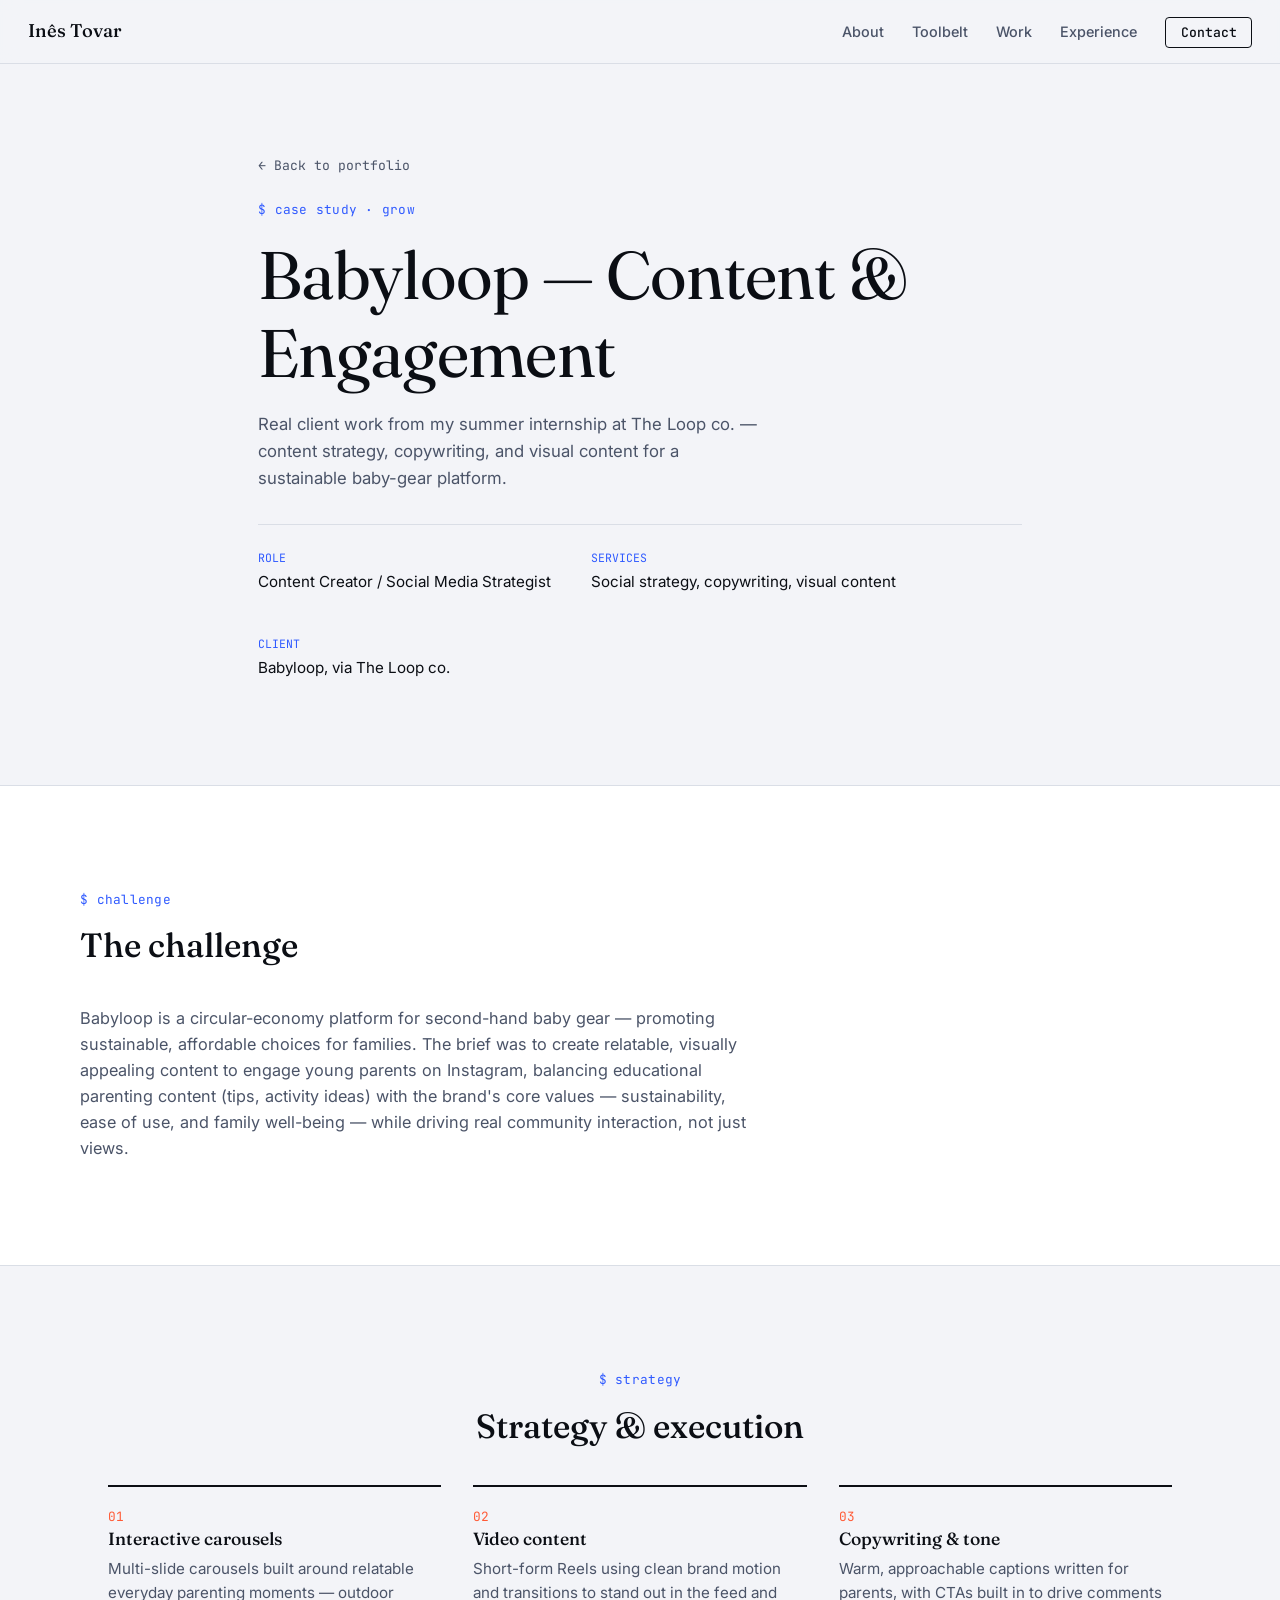
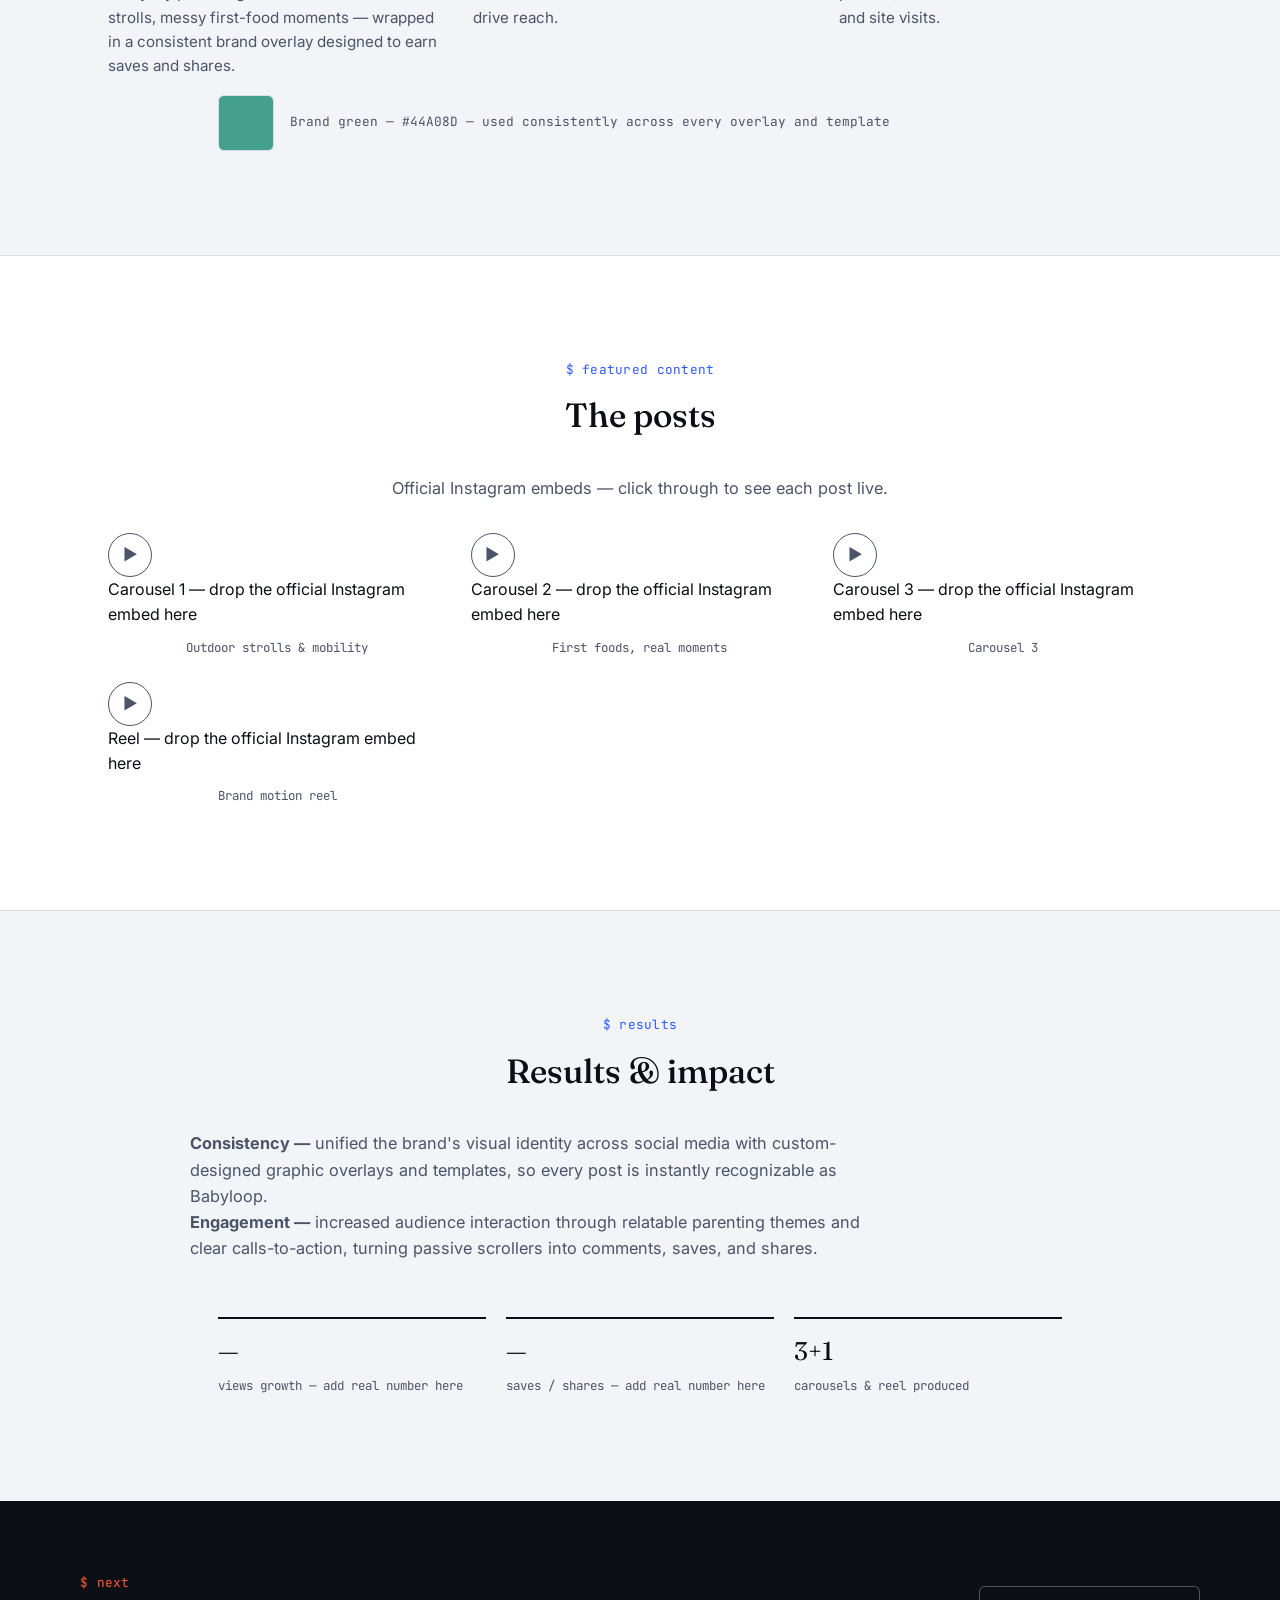
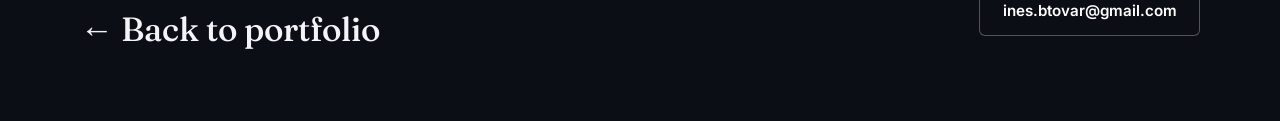
==== babyloop.html @ 6d8abbfa "babyloop redo" ====
<!DOCTYPE html>
<html lang="en">
<head>
  <meta charset="UTF-8" />
  <meta name="viewport" content="width=device-width, initial-scale=1.0" />
  <title>Babyloop — Case Study — Inês Tovar</title>
  <link rel="stylesheet" href="styles.css" />
  <link rel="preconnect" href="https://fonts.googleapis.com">
  <link rel="preconnect" href="https://fonts.gstatic.com" crossorigin>
  <link href="https://fonts.googleapis.com/css2?family=Fraunces:ital,opsz,wght@0,9..144,400;0,9..144,500;0,9..144,600;1,9..144,500&family=Inter:wght@400;500;600;700&family=JetBrains+Mono:wght@400;500;600&display=swap" rel="stylesheet">
</head>
<body>

  <nav class="navbar">
    <a href="index.html#work" class="logo">Inês Tovar</a>
    <ul class="nav-links">
      <li><a href="index.html#about">About</a></li>
      <li><a href="index.html#skills">Toolbelt</a></li>
      <li><a href="index.html#work">Work</a></li>
      <li><a href="index.html#experience">Experience</a></li>
      <li><a href="index.html#contact" class="nav-cta">Contact</a></li>
    </ul>
  </nav>

  <!-- Hero -->
  <section class="section cs-hero">
    <a href="index.html#work" class="cs-back">← Back to portfolio</a>
    <p class="eyebrow">$ case study · grow</p>
    <h1>Babyloop — Content &amp; Engagement</h1>
    <p class="hero-sub">Real client work from my summer internship at The Loop co. — content
      strategy, copywriting, and visual content for a sustainable baby-gear platform.</p>

    <div class="cs-meta">
      <div><span class="cs-meta-label">Role</span><span>Content Creator / Social Media Strategist</span></div>
      <div><span class="cs-meta-label">Services</span><span>Social strategy, copywriting, visual content</span></div>
      <div><span class="cs-meta-label">Client</span><span>Babyloop, via The Loop co.</span></div>
    </div>
  </section>

  <!-- Challenge -->
  <section class="section alt">
    <div class="cs-block">
      <p class="eyebrow">$ challenge</p>
      <h2 class="cs-h2">The challenge</h2>
      <p class="cs-text">Babyloop is a circular-economy platform for second-hand baby gear —
        promoting sustainable, affordable choices for families. The brief was to create relatable,
        visually appealing content to engage young parents on Instagram, balancing educational
        parenting content (tips, activity ideas) with the brand's core values — sustainability,
        ease of use, and family well-being — while driving real community interaction, not just views.</p>
    </div>
  </section>

  <!-- Strategy -->
  <section class="section">
    <p class="eyebrow center">$ strategy</p>
    <h2>Strategy & execution</h2>
    <div class="toolbelt">
      <div class="tool-col reveal">
        <span class="tool-index">01</span>
        <h3>Interactive carousels</h3>
        <p class="tool-desc">Multi-slide carousels built around relatable everyday parenting moments — outdoor strolls, messy first-food moments — wrapped in a consistent brand overlay designed to earn saves and shares.</p>
      </div>
      <div class="tool-col reveal">
        <span class="tool-index">02</span>
        <h3>Video content</h3>
        <p class="tool-desc">Short-form Reels using clean brand motion and transitions to stand out in the feed and drive reach.</p>
      </div>
      <div class="tool-col reveal">
        <span class="tool-index">03</span>
        <h3>Copywriting & tone</h3>
        <p class="tool-desc">Warm, approachable captions written for parents, with CTAs built in to drive comments and site visits.</p>
      </div>
    </div>
    <div class="cs-swatch-row reveal">
      <div class="cs-swatch" style="background:#44A08D;"></div>
      <span class="cs-swatch-label">Brand green — #44A08D — used consistently across every overlay and template</span>
    </div>
  </section>

  <!-- Featured Content -->
  <section class="section alt">
    <p class="eyebrow center">$ featured content</p>
    <h2>The posts</h2>
    <p class="cs-text cs-center">Official Instagram embeds — click through to see each post live.</p>
    <div class="cs-grid-2 reveal">
      <figure class="cs-figure">
        <div class="slot-inner">
          <div class="slot-play">▶</div>
          <p class="slot-note">Carousel 1 — drop the official Instagram embed here</p>
        </div>
        <figcaption>Outdoor strolls & mobility</figcaption>
      </figure>
      <figure class="cs-figure">
        <div class="slot-inner">
          <div class="slot-play">▶</div>
          <p class="slot-note">Carousel 2 — drop the official Instagram embed here</p>
        </div>
        <figcaption>First foods, real moments</figcaption>
      </figure>
      <figure class="cs-figure">
        <div class="slot-inner">
          <div class="slot-play">▶</div>
          <p class="slot-note">Carousel 3 — drop the official Instagram embed here</p>
        </div>
        <figcaption>Carousel 3</figcaption>
      </figure>
      <figure class="cs-figure">
        <div class="slot-inner">
          <div class="slot-play">▶</div>
          <p class="slot-note">Reel — drop the official Instagram embed here</p>
        </div>
        <figcaption>Brand motion reel</figcaption>
      </figure>
    </div>
  </section>

  <!-- Results -->
  <section class="section">
    <p class="eyebrow center">$ results</p>
    <h2>Results & impact</h2>
    <div class="cs-block">
      <p class="cs-text"><strong>Consistency —</strong> unified the brand's visual identity across
        social media with custom-designed graphic overlays and templates, so every post is
        instantly recognizable as Babyloop.</p>
      <p class="cs-text"><strong>Engagement —</strong> increased audience interaction through
        relatable parenting themes and clear calls-to-action, turning passive scrollers into
        comments, saves, and shares.</p>
    </div>
    <div class="cs-kpi-grid reveal">
      <div class="cs-kpi"><span class="cs-kpi-value">—</span><span class="cs-kpi-label">views growth — add real number here</span></div>
      <div class="cs-kpi"><span class="cs-kpi-value">—</span><span class="cs-kpi-label">saves / shares — add real number here</span></div>
      <div class="cs-kpi"><span class="cs-kpi-value">3+1</span><span class="cs-kpi-label">carousels & reel produced</span></div>
    </div>
  </section>

  <footer id="contact">
    <div class="footer-inner">
      <div class="footer-cta">
        <p class="eyebrow">$ next</p>
        <h2><a href="index.html#work" class="cs-footer-link">← Back to portfolio</a></h2>
      </div>
      <div class="footer-links">
        <a href="mailto:ines.btovar@gmail.com" class="btn btn-primary btn-light">ines.btovar@gmail.com</a>
      </div>
    </div>
  </footer>

  <script src="script.js"></script>
</body>
</html>
---- styles.css ----
/* ---------- Reset ---------- */
* { margin: 0; padding: 0; box-sizing: border-box; }
html { scroll-behavior: smooth; font-size: 16px; }

/* ---------- Tokens ---------- */
:root {
  --bg: #F3F4F8;
  --bg-alt: #FFFFFF;
  --ink: #0B0E14;
  --ink-soft: #4B5468;
  --accent: #2F5AFF;
  --accent-warm: #FF5A36;
  --line: #DADEE6;
  --font-display: "Fraunces", serif;
  --font-body: "Inter", -apple-system, "Segoe UI", sans-serif;
  --font-mono: "JetBrains Mono", ui-monospace, monospace;
}

@media (prefers-reduced-motion: reduce) {
  * { animation: none !important; transition: none !important; scroll-behavior: auto !important; }
}

body {
  font-family: var(--font-body);
  line-height: 1.6;
  color: var(--ink);
  background: var(--bg);
}

/* ---------- Typography ---------- */
h1, h2, h3 { font-family: var(--font-display); font-weight: 500; color: var(--ink); line-height: 1.15; }
h1 { font-size: clamp(2.4rem, 5.5vw, 4.2rem); font-weight: 400; margin-bottom: 1.25rem; letter-spacing: -0.01em; }
h1 em { font-style: italic; color: var(--accent); }
h2 { font-size: clamp(1.6rem, 3vw, 2.1rem); margin-bottom: 2.5rem; text-align: center; }
h3 { font-size: 1.1rem; margin-bottom: 0.5rem; }
p, li { font-size: 1rem; }

.eyebrow {
  font-family: var(--font-mono);
  font-size: 0.8rem;
  color: var(--accent);
  text-transform: lowercase;
  letter-spacing: 0.02em;
  margin-bottom: 1rem;
}
.eyebrow.center { text-align: center; }

/* ---------- Layout ---------- */
.section { padding: 6.5rem 1.75rem; max-width: 1120px; margin: 0 auto; }
.section.alt { max-width: 100%; background: var(--bg-alt); border-top: 1px solid var(--line); border-bottom: 1px solid var(--line); }
.section.alt > * { max-width: 1120px; margin-left: auto; margin-right: auto; }
.section.alt .projects-grid { max-width: 1120px; margin: 0 auto; }

/* ---------- Reveal on scroll ---------- */
.reveal { opacity: 0; transform: translateY(16px); transition: opacity 0.6s ease, transform 0.6s ease; }
.reveal.in-view { opacity: 1; transform: translateY(0); }

/* ---------- Navbar ---------- */
.navbar {
  position: fixed; top: 0; width: 100%;
  background: rgba(243, 244, 248, 0.85);
  backdrop-filter: blur(10px);
  display: flex; justify-content: space-between; align-items: center;
  padding: 1rem 1.75rem; z-index: 1000;
  border-bottom: 1px solid var(--line);
}
.navbar .logo { font-family: var(--font-display); font-size: 1.15rem; color: var(--ink); text-decoration: none; }
.navbar .nav-links { display: flex; list-style: none; gap: 1.75rem; align-items: center; }
.navbar a { color: var(--ink-soft); text-decoration: none; font-size: 0.9rem; font-weight: 500; transition: color 0.2s; position: relative; padding-bottom: 2px; }
.navbar a:hover, .navbar a.active { color: var(--ink); }
.navbar a.active::after {
  content: ""; position: absolute; left: 0; right: 0; bottom: -4px; height: 2px; background: var(--accent);
}
.navbar a.nav-cta {
  font-family: var(--font-mono); font-size: 0.82rem; color: var(--ink);
  border: 1px solid var(--ink); padding: 0.4rem 0.9rem; border-radius: 4px;
}
.navbar a.nav-cta:hover { background: var(--ink); color: var(--bg); }
.nav-toggle { display: none; flex-direction: column; gap: 4px; background: none; border: none; cursor: pointer; }
.nav-toggle span { width: 22px; height: 2px; background: var(--ink); }

/* ---------- Hero ---------- */
.hero { padding-top: 9.5rem; }
.hero-grid { display: grid; grid-template-columns: 1.3fr 0.7fr; gap: 3rem; align-items: center; }
.hero-sub { max-width: 46ch; color: var(--ink-soft); margin-bottom: 1.75rem; font-size: 1.05rem; }
.hero-actions { display: flex; gap: 0.9rem; margin-bottom: 1.75rem; flex-wrap: wrap; }
.hero-tags { display: flex; gap: 0.6rem; flex-wrap: wrap; }

.pill {
  font-family: var(--font-mono); font-size: 0.78rem; color: var(--ink-soft);
  border: 1px solid var(--line); padding: 0.3rem 0.7rem; border-radius: 20px;
  text-decoration: none; transition: 0.2s;
}
.pill:hover { border-color: var(--accent); color: var(--accent); }

.framed { position: relative; }
.framed::before {
  content: ""; position: absolute; top: -8px; left: -8px; width: 22px; height: 22px;
  border-top: 2px solid var(--accent); border-left: 2px solid var(--accent);
}
.framed::after {
  content: ""; position: absolute; bottom: -8px; right: -8px; width: 22px; height: 22px;
  border-bottom: 2px solid var(--accent); border-right: 2px solid var(--accent);
}
.hero-frame .framed img { width: 100%; aspect-ratio: 1/1; object-fit: cover; display: block; }

/* ---------- Buttons ---------- */
.btn {
  display: inline-block; font-family: var(--font-body); font-weight: 600; font-size: 0.95rem;
  padding: 0.75rem 1.4rem; border-radius: 6px; text-decoration: none; transition: 0.2s;
}
.btn-primary { background: var(--ink); color: var(--bg); }
.btn-primary:hover { background: var(--accent); }
.btn-primary.btn-light { background: var(--ink); }
.btn-ghost { border: 1px solid var(--ink); color: var(--ink); }
.btn-ghost:hover { border-color: var(--accent); color: var(--accent); }

/* ---------- Toolbelt ---------- */
.toolbelt-intro { max-width: 52ch; margin: -1.25rem auto 2.5rem; text-align: center; color: var(--ink-soft); font-size: 0.98rem; }
.toolbelt { display: grid; grid-template-columns: repeat(auto-fit, minmax(240px, 1fr)); gap: 2rem; }
.tool-col { border-top: 2px solid var(--ink); padding-top: 1rem; }
.tool-index { font-family: var(--font-mono); font-size: 0.8rem; color: var(--accent-warm); }
.tool-desc { color: var(--ink-soft); font-size: 0.95rem; }

/* ---------- Projects ---------- */
.projects-grid { display: grid; grid-template-columns: repeat(auto-fit, minmax(300px, 1fr)); gap: 1.75rem; padding: 0 1.75rem; }
.project-card {
  display: block; text-decoration: none; color: inherit; background: var(--bg);
  border: 1px solid var(--line); border-radius: 4px; overflow: hidden; padding: 1.25rem;
  transition: transform 0.25s ease, box-shadow 0.25s ease;
}
.project-card:hover { transform: translateY(-4px); box-shadow: 0 14px 30px rgba(11,14,20,0.10); }
.project-card--concept { cursor: default; }

.project-pillar {
  font-family: var(--font-mono); font-size: 0.72rem; text-transform: uppercase;
  letter-spacing: 0.06em; color: var(--accent); display: block; margin-bottom: 0.75rem;
}

.project-image { position: relative; overflow: hidden; height: 190px; background: #E8EBF3; margin-bottom: 1rem; }
.project-image img { width: 100%; height: 100%; object-fit: cover; display: block; transition: transform 0.35s ease; }
.project-card:hover .project-image img { transform: scale(1.04); }
.project-overlay {
  position: absolute; inset: 0; background: rgba(11,14,20,0.78);
  display: flex; align-items: center; justify-content: center; opacity: 0; transition: opacity 0.3s ease;
}
.project-card:hover .project-overlay { opacity: 1; }
.project-visit { color: #fff; font-family: var(--font-mono); font-size: 0.85rem; }

.concept-label {
  display: inline-block; background: #EAEFFF; color: var(--accent);
  font-family: var(--font-mono); font-size: 0.68rem; text-transform: uppercase;
  padding: 0.2rem 0.55rem; border-radius: 20px; margin-bottom: 0.5rem;
}

.project-info h3 { margin-bottom: 0.4rem; }
.project-info p { font-size: 0.92rem; color: var(--ink-soft); margin-bottom: 0.9rem; }
.project-tags { display: flex; flex-wrap: wrap; gap: 0.4rem; }
.tag {
  font-family: var(--font-mono); background: var(--bg-alt); border: 1px solid var(--line);
  color: var(--ink-soft); font-size: 0.72rem; padding: 0.22rem 0.55rem; border-radius: 20px;
}
.section.alt .tag { background: var(--bg); }

/* ---------- Experience ---------- */
.exp-grid { display: grid; grid-template-columns: 1.4fr 1fr; gap: 2.5rem; align-items: start; }
.timeline { list-style: none; }
.timeline li {
  border-left: 2px solid var(--line); padding: 0 0 1.1rem 1.1rem; position: relative; font-size: 0.98rem;
}
.timeline li strong { display: block; color: var(--ink); }
.t-date { display: block; font-family: var(--font-mono); font-size: 0.75rem; color: var(--accent); margin-bottom: 0.15rem; }

.edu-card { background: var(--bg-alt); border: 1px solid var(--line); border-radius: 4px; padding: 1.5rem; }
.edu-card ul { list-style: none; }
.edu-card li { margin-bottom: 1.1rem; }
.edu-card li:last-child { margin-bottom: 0; }
.edu-card li strong { display: block; font-size: 0.98rem; }
.edu-card li span { display: block; font-size: 0.85rem; color: var(--ink-soft); }

/* ---------- Footer ---------- */
footer#contact { background: var(--ink); color: var(--bg); padding: 4.5rem 1.75rem; }
.footer-inner { max-width: 1120px; margin: 0 auto; display: flex; justify-content: space-between; align-items: center; flex-wrap: wrap; gap: 2rem; }
.footer-cta .eyebrow { color: var(--accent-warm); }
.footer-cta h2 { text-align: left; color: var(--bg); margin-bottom: 0; }
.footer-links { display: flex; align-items: center; gap: 1.5rem; flex-wrap: wrap; }
.footer-phone { font-family: var(--font-mono); font-size: 0.9rem; color: rgba(243,244,248,0.75); }
.btn-primary.btn-light { color: #fff; border: 1px solid rgba(243,244,248,0.3); }
.btn-primary.btn-light:hover { background: var(--accent); border-color: var(--accent); }

.btn-linkedin {
  display: inline-flex; align-items: center; gap: 0.5rem; background: var(--accent);
  color: #fff; padding: 0.65rem 1.2rem; border-radius: 6px; font-size: 0.9rem; font-weight: 600;
  text-decoration: none; transition: background 0.3s ease;
}
.btn-linkedin:hover { background: var(--accent-warm); }
.btn-linkedin .icon { width: 15px; height: 15px; }

/* ---------- Responsive ---------- */
@media (max-width: 860px) {
  .hero-grid { grid-template-columns: 1fr; }
  .hero-frame { max-width: 220px; }
  .exp-grid { grid-template-columns: 1fr; }
}
@media (max-width: 720px) {
  .nav-toggle { display: flex; }
  .nav-links {
    position: fixed; top: 60px; right: 0; height: calc(100vh - 60px); width: 240px;
    background: var(--bg-alt); flex-direction: column; align-items: flex-start; padding: 2rem 1.5rem;
    transform: translateX(100%); transition: transform 0.3s ease; border-left: 1px solid var(--line);
  }
  .nav-links.open { transform: translateX(0); }
}

/* Visible keyboard focus */
a:focus-visible, button:focus-visible {
  outline: 2px solid var(--accent); outline-offset: 2px;
}

/* ---------- Case Study ---------- */
.cs-hero { padding-top: 9.5rem; max-width: 820px; }
.cs-back {
  display: inline-block; font-family: var(--font-mono); font-size: 0.82rem;
  color: var(--ink-soft); text-decoration: none; margin-bottom: 1.5rem; transition: color 0.2s;
}
.cs-back:hover { color: var(--accent); }

.cs-meta { display: flex; gap: 2.5rem; flex-wrap: wrap; margin-top: 2rem; padding-top: 1.5rem; border-top: 1px solid var(--line); }
.cs-meta div { display: flex; flex-direction: column; gap: 0.2rem; }
.cs-meta-label { font-family: var(--font-mono); font-size: 0.72rem; text-transform: uppercase; color: var(--accent); }
.cs-meta span:last-child { font-size: 0.95rem; }

.cs-h2 { text-align: left; }
.cs-h3 { font-size: 1.15rem; margin-bottom: 0.6rem; }
.cs-text { max-width: 68ch; color: var(--ink-soft); font-size: 1.02rem; }
.cs-center { margin: 0 auto 2rem; text-align: center; }
.cs-block { max-width: 900px; margin: 0 auto 3.5rem; }
.cs-block:last-child { margin-bottom: 0; }

.cs-grid-2, .cs-grid-3 { display: grid; gap: 1.5rem; padding: 0 1.75rem; max-width: 1120px; margin: 0 auto; }
.cs-grid-2 { grid-template-columns: repeat(auto-fit, minmax(280px, 1fr)); }
.cs-grid-3 { grid-template-columns: repeat(auto-fit, minmax(260px, 1fr)); }
.cs-block .cs-grid-2 { padding: 0; }

.cs-figure { margin: 0; }
.cs-figure img, .cs-video { width: 100%; display: block; border: 1px solid var(--line); border-radius: 4px; background: var(--bg-alt); }
.cs-video-figure { max-width: 640px; margin: 0 auto; padding: 0 1.75rem; }
.cs-figure figcaption {
  font-family: var(--font-mono); font-size: 0.78rem; color: var(--ink-soft);
  margin-top: 0.6rem; text-align: center;
}
.cs-footer-link { color: inherit; text-decoration: none; }
.cs-footer-link:hover { color: var(--accent-warm); }

.cs-video-slot {
  max-width: 640px; margin: 0 auto; padding: 0 1.75rem;
}
.cs-video-slot .slot-inner {
  border: 1.5px dashed var(--line); border-radius: 6px; background: var(--bg-alt);
  aspect-ratio: 16/9; display: flex; flex-direction: column; align-items: center; justify-content: center;
  gap: 0.75rem; text-align: center; padding: 1.5rem;
}
.slot-play {
  width: 44px; height: 44px; border-radius: 50%; border: 1.5px solid var(--ink-soft);
  display: flex; align-items: center; justify-content: center; color: var(--ink-soft);
}
.cs-video-slot .slot-note { font-family: var(--font-mono); font-size: 0.8rem; color: var(--ink-soft); max-width: 30ch; }
.cs-video-slot .slot-path { color: var(--accent); }

.cs-table { width: 100%; border-collapse: collapse; font-size: 0.92rem; }
.cs-table th, .cs-table td { text-align: left; padding: 0.65rem 0.9rem; border-bottom: 1px solid var(--line); }
.cs-table th { font-family: var(--font-mono); font-size: 0.72rem; text-transform: uppercase; color: var(--accent); font-weight: 500; }
.cs-table td.cs-week { font-family: var(--font-mono); font-size: 0.8rem; color: var(--ink-soft); white-space: nowrap; }
.cs-table-wrap { max-width: 900px; margin: 0 auto; overflow-x: auto; padding: 0 1.75rem; }

.cs-quote { max-width: 640px; margin: 1.5rem auto; padding: 1.1rem 1.4rem; background: var(--bg-alt); border-left: 3px solid var(--accent); border-radius: 4px; font-size: 0.95rem; }
.cs-quote strong { display: block; font-family: var(--font-mono); font-size: 0.72rem; color: var(--accent-warm); margin-bottom: 0.4rem; text-transform: uppercase; }

.cs-kpi-grid { display: grid; grid-template-columns: repeat(auto-fit, minmax(180px, 1fr)); gap: 1.25rem; max-width: 900px; margin: 0 auto; padding: 0 1.75rem; }
.cs-kpi { border-top: 2px solid var(--ink); padding-top: 0.75rem; }
.cs-kpi-value { display: block; font-family: var(--font-display); font-size: 1.6rem; color: var(--ink); }
.cs-kpi-label { font-family: var(--font-mono); font-size: 0.78rem; color: var(--ink-soft); }

.cs-swatch-row { display: flex; gap: 1rem; align-items: center; flex-wrap: wrap; max-width: 900px; margin: 1rem auto 0; padding: 0 1.75rem; }
.cs-swatch { width: 56px; height: 56px; border-radius: 6px; border: 1px solid var(--line); flex-shrink: 0; }
.cs-swatch-label { font-family: var(--font-mono); font-size: 0.8rem; color: var(--ink-soft); }
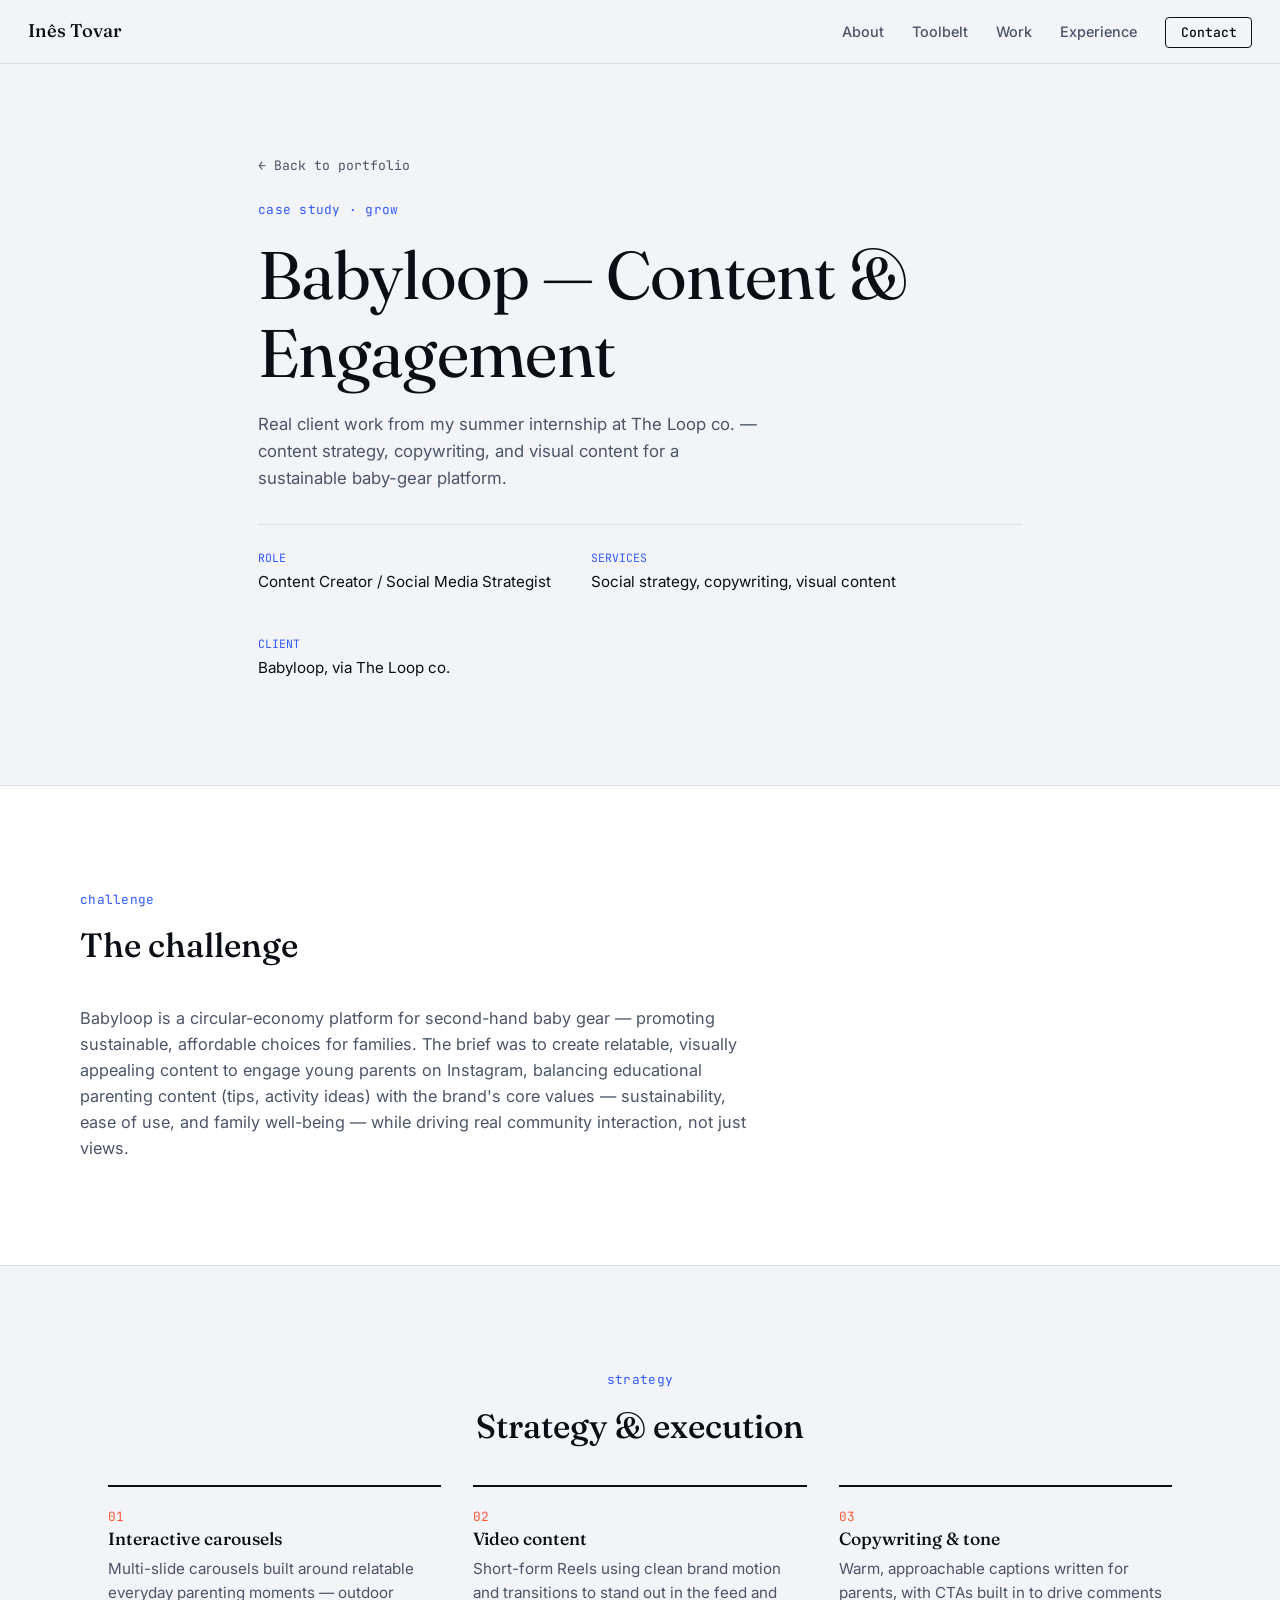
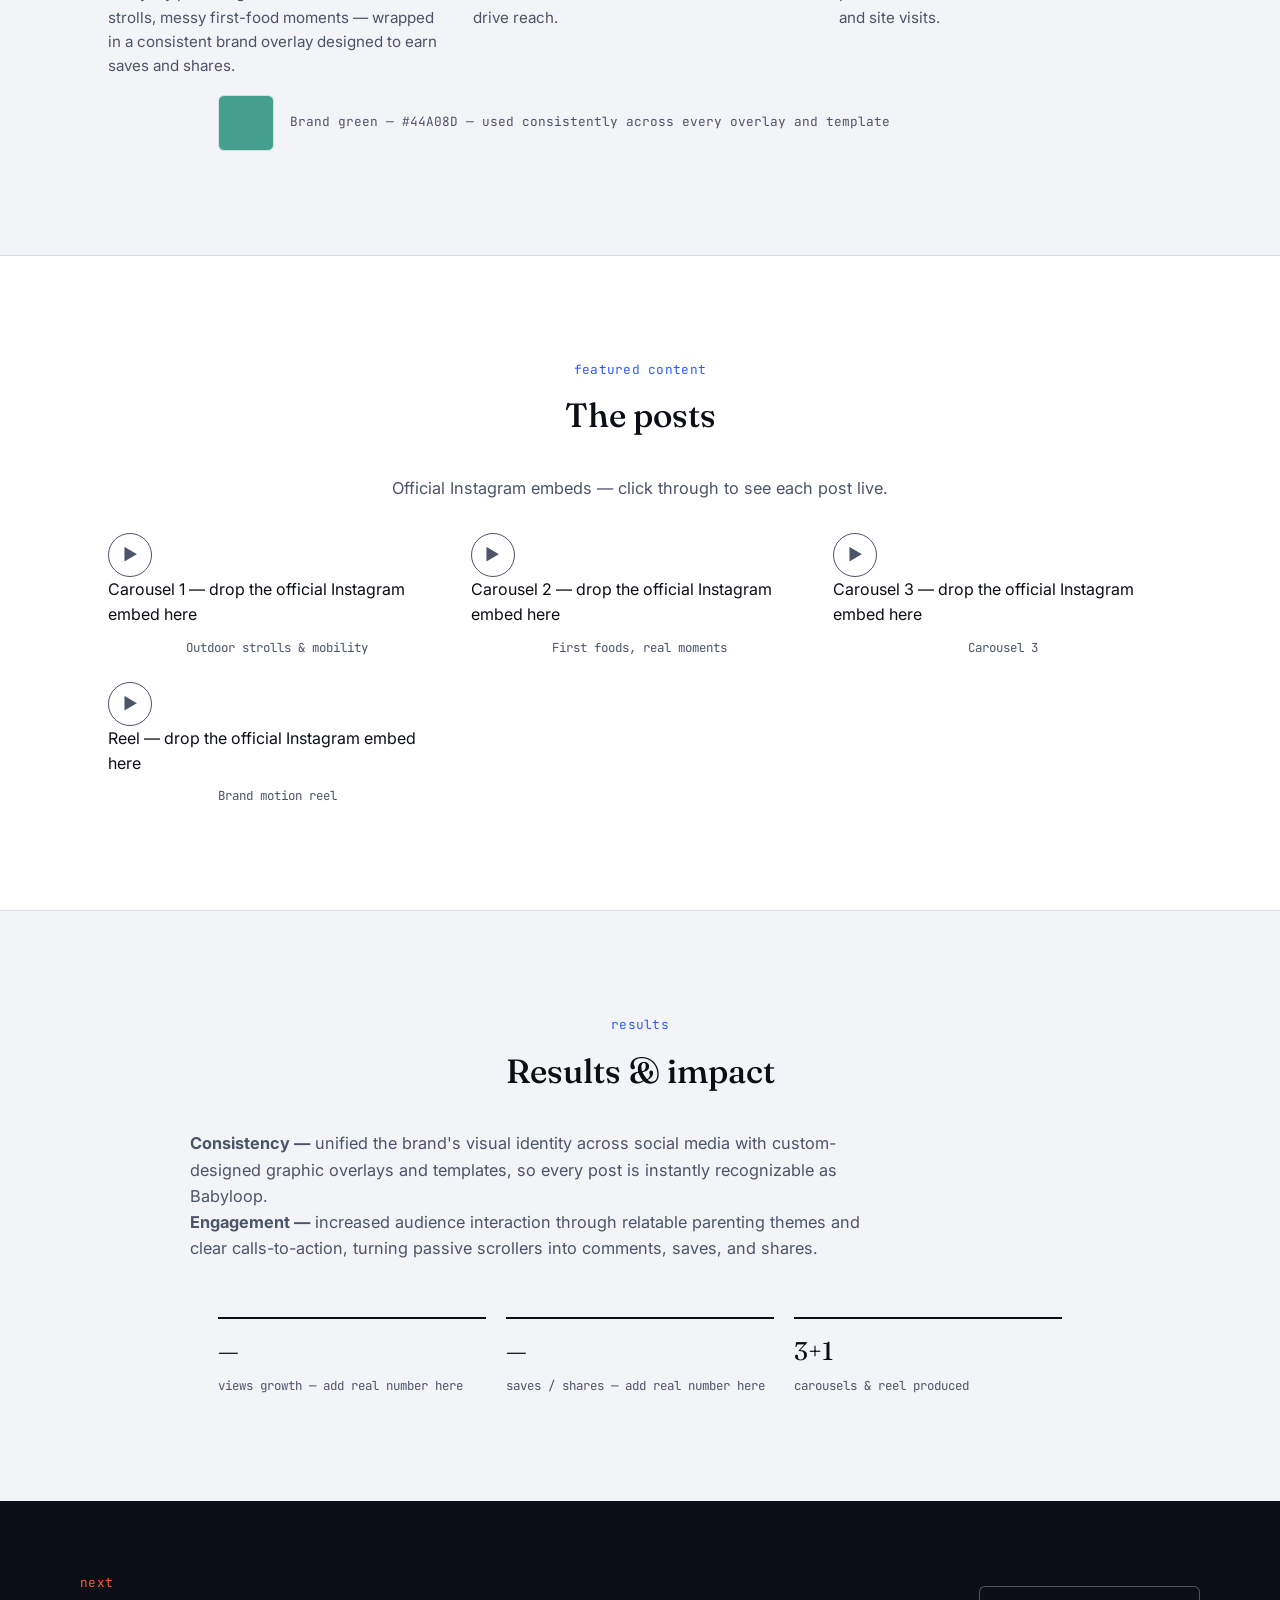
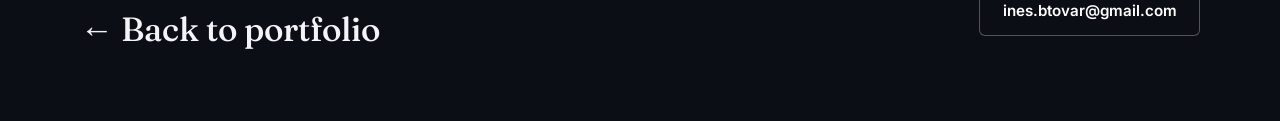
==== commit 1f7e4816: "alterações" ====
--- a/babyloop.html
+++ b/babyloop.html
@@ -25,7 +25,7 @@
   <!-- Hero -->
   <section class="section cs-hero">
     <a href="index.html#work" class="cs-back">← Back to portfolio</a>
-    <p class="eyebrow">$ case study · grow</p>
+    <p class="eyebrow">case study · grow</p>
     <h1>Babyloop — Content &amp; Engagement</h1>
     <p class="hero-sub">Real client work from my summer internship at The Loop co. — content
       strategy, copywriting, and visual content for a sustainable baby-gear platform.</p>
@@ -40,7 +40,7 @@
   <!-- Challenge -->
   <section class="section alt">
     <div class="cs-block">
-      <p class="eyebrow">$ challenge</p>
+      <p class="eyebrow">challenge</p>
       <h2 class="cs-h2">The challenge</h2>
       <p class="cs-text">Babyloop is a circular-economy platform for second-hand baby gear —
         promoting sustainable, affordable choices for families. The brief was to create relatable,
@@ -52,7 +52,7 @@
 
   <!-- Strategy -->
   <section class="section">
-    <p class="eyebrow center">$ strategy</p>
+    <p class="eyebrow center">strategy</p>
     <h2>Strategy & execution</h2>
     <div class="toolbelt">
       <div class="tool-col reveal">
@@ -79,7 +79,7 @@
 
   <!-- Featured Content -->
   <section class="section alt">
-    <p class="eyebrow center">$ featured content</p>
+    <p class="eyebrow center">featured content</p>
     <h2>The posts</h2>
     <p class="cs-text cs-center">Official Instagram embeds — click through to see each post live.</p>
     <div class="cs-grid-2 reveal">
@@ -116,7 +116,7 @@
 
   <!-- Results -->
   <section class="section">
-    <p class="eyebrow center">$ results</p>
+    <p class="eyebrow center">results</p>
     <h2>Results & impact</h2>
     <div class="cs-block">
       <p class="cs-text"><strong>Consistency —</strong> unified the brand's visual identity across
@@ -136,7 +136,7 @@
   <footer id="contact">
     <div class="footer-inner">
       <div class="footer-cta">
-        <p class="eyebrow">$ next</p>
+        <p class="eyebrow">next</p>
         <h2><a href="index.html#work" class="cs-footer-link">← Back to portfolio</a></h2>
       </div>
       <div class="footer-links">
@@ -147,4 +147,4 @@
 
   <script src="script.js"></script>
 </body>
-</html>
+</html>
--- a/styles.css
+++ b/styles.css
@@ -123,7 +123,8 @@
 .tool-desc { color: var(--ink-soft); font-size: 0.95rem; }
 
 /* ---------- Projects ---------- */
-.projects-grid { display: grid; grid-template-columns: repeat(auto-fit, minmax(300px, 1fr)); gap: 1.75rem; padding: 0 1.75rem; }
+.projects-grid { display: grid; grid-template-columns: repeat(auto-fit, minmax(420px, 1fr)); gap: 1.75rem; padding: 0 1.75rem; }
+.projects-grid > *:last-child:nth-child(odd) { grid-column: 1 / -1; max-width: calc(50% - 0.875rem); margin: 0 auto; }
 .project-card {
   display: block; text-decoration: none; color: inherit; background: var(--bg);
   border: 1px solid var(--line); border-radius: 4px; overflow: hidden; padding: 1.25rem;
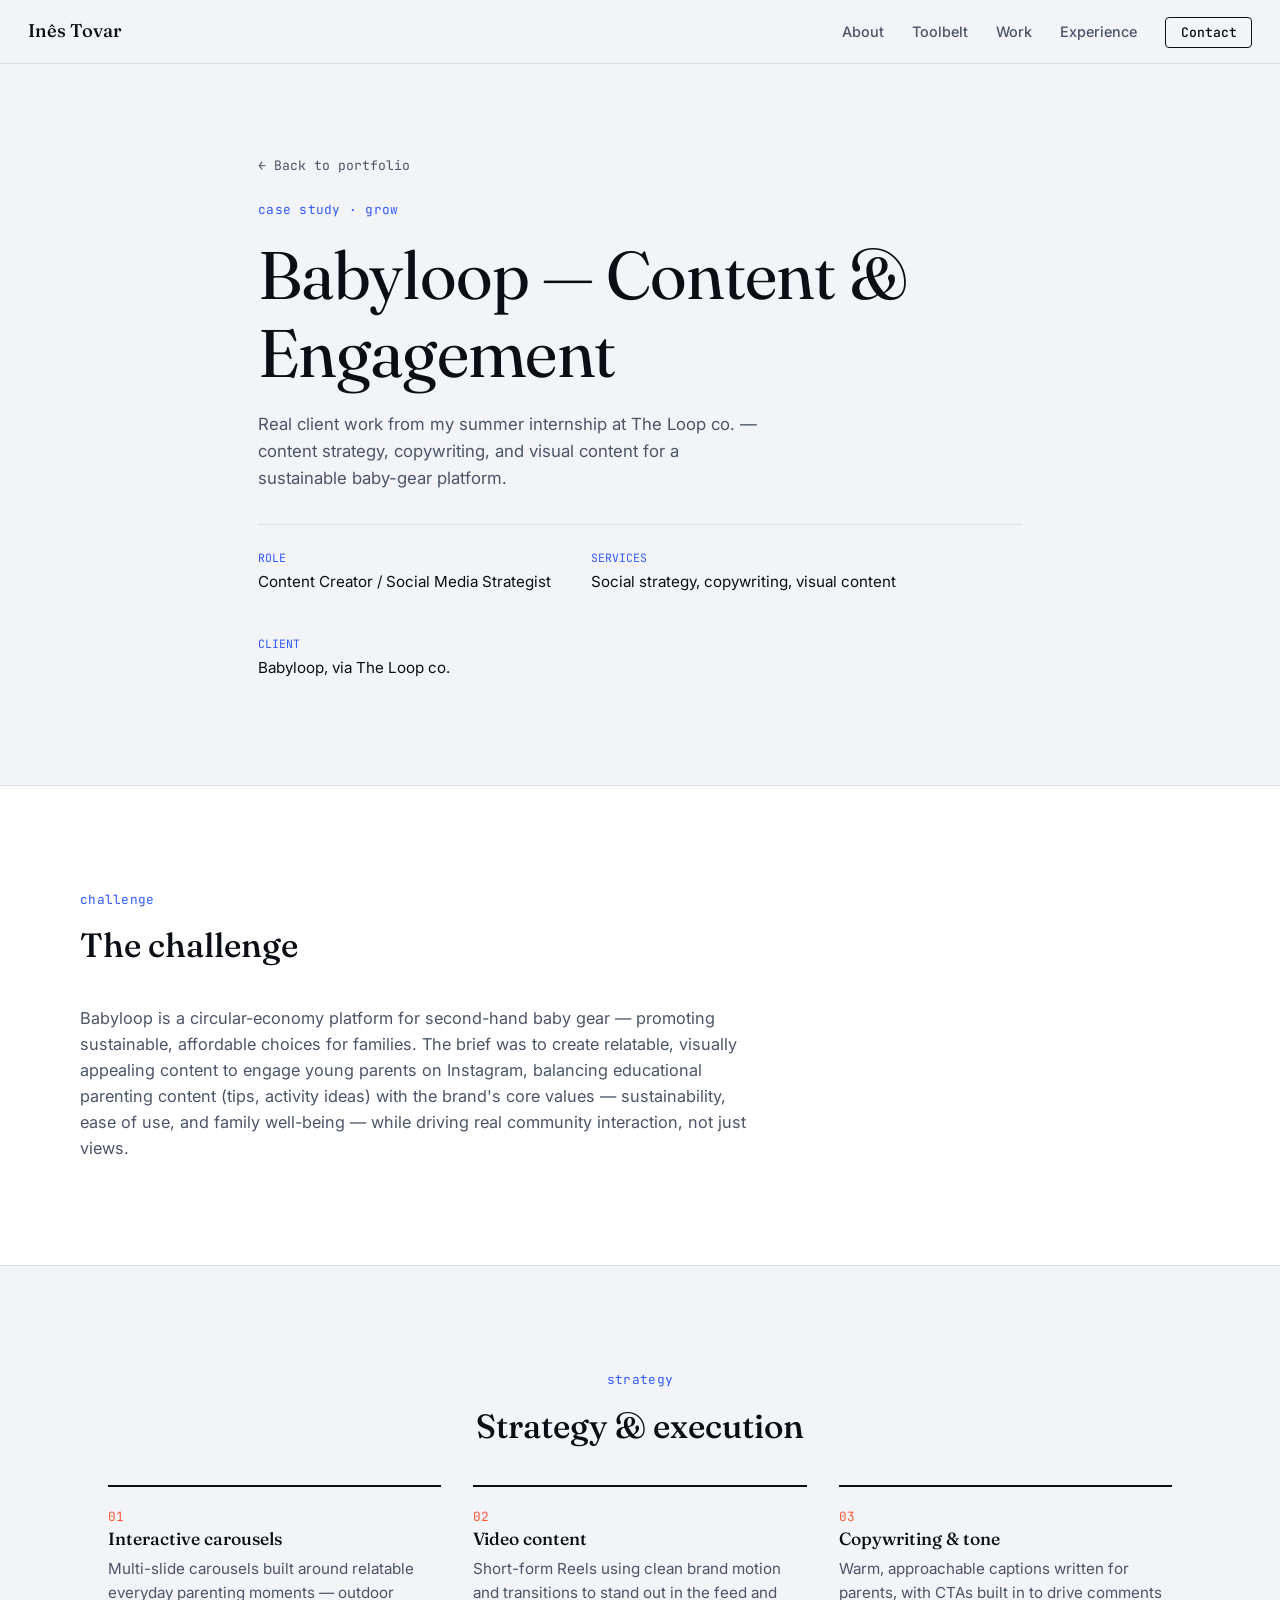
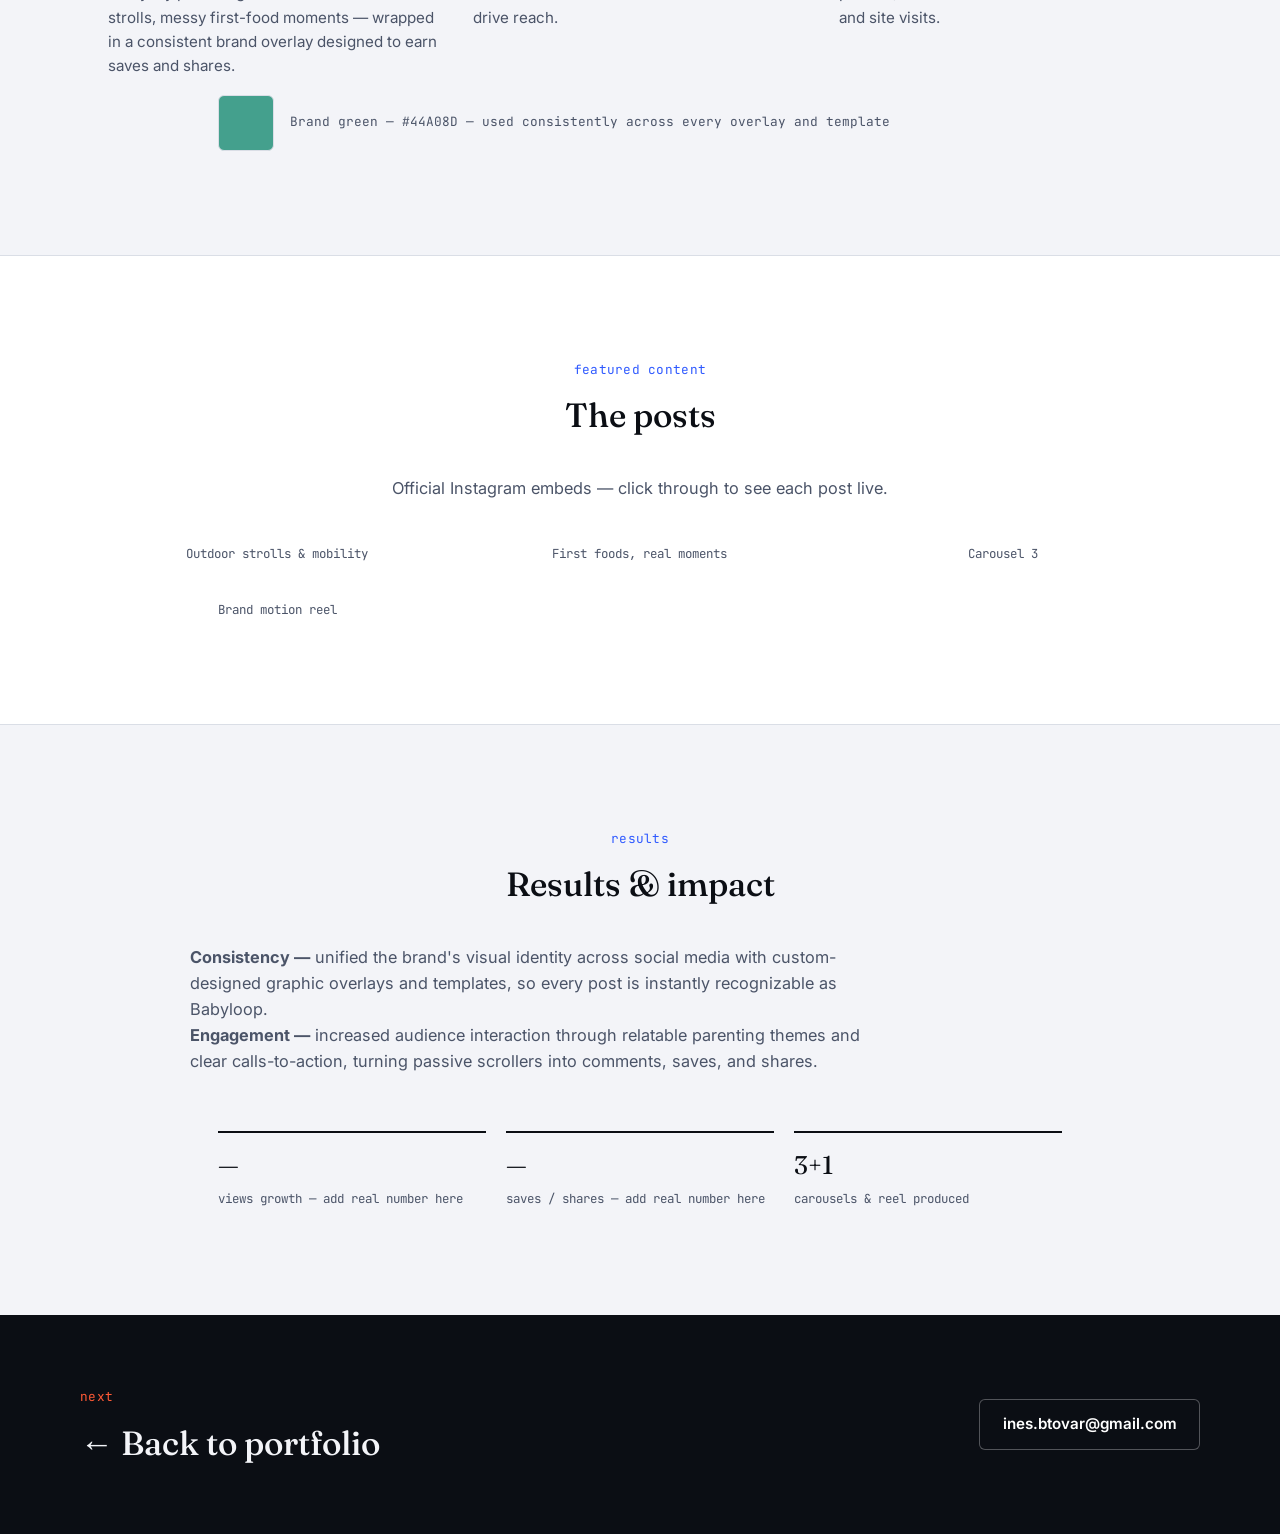
==== commit 4b9dc151: "alterações" ====
--- a/babyloop.html
+++ b/babyloop.html
@@ -83,32 +83,20 @@
     <h2>The posts</h2>
     <p class="cs-text cs-center">Official Instagram embeds — click through to see each post live.</p>
     <div class="cs-grid-2 reveal">
-      <figure class="cs-figure">
-        <div class="slot-inner">
-          <div class="slot-play">▶</div>
-          <p class="slot-note">Carousel 1 — drop the official Instagram embed here</p>
-        </div>
+      <figure class="cs-figure cs-embed">
+        <blockquote class="instagram-media" data-instgrm-captioned data-instgrm-permalink="https://www.instagram.com/p/C90BDA-vywD/?utm_source=ig_embed&amp;utm_campaign=loading" data-instgrm-version="14" style=" background:#FFF; border:0; border-radius:3px; box-shadow:0 0 1px 0 rgba(0,0,0,0.5),0 1px 10px 0 rgba(0,0,0,0.15); margin: 1px; max-width:540px; min-width:326px; padding:0; width:99.375%; width:-webkit-calc(100% - 2px); width:calc(100% - 2px);"></blockquote>
         <figcaption>Outdoor strolls & mobility</figcaption>
       </figure>
-      <figure class="cs-figure">
-        <div class="slot-inner">
-          <div class="slot-play">▶</div>
-          <p class="slot-note">Carousel 2 — drop the official Instagram embed here</p>
-        </div>
+      <figure class="cs-figure cs-embed">
+        <blockquote class="instagram-media" data-instgrm-captioned data-instgrm-permalink="https://www.instagram.com/p/C920xSkopdT/?utm_source=ig_embed&amp;utm_campaign=loading" data-instgrm-version="14" style=" background:#FFF; border:0; border-radius:3px; box-shadow:0 0 1px 0 rgba(0,0,0,0.5),0 1px 10px 0 rgba(0,0,0,0.15); margin: 1px; max-width:540px; min-width:326px; padding:0; width:99.375%; width:-webkit-calc(100% - 2px); width:calc(100% - 2px);"></blockquote>
         <figcaption>First foods, real moments</figcaption>
       </figure>
-      <figure class="cs-figure">
-        <div class="slot-inner">
-          <div class="slot-play">▶</div>
-          <p class="slot-note">Carousel 3 — drop the official Instagram embed here</p>
-        </div>
+      <figure class="cs-figure cs-embed">
+        <blockquote class="instagram-media" data-instgrm-captioned data-instgrm-permalink="https://www.instagram.com/p/C95Ssa3M8Jy/?utm_source=ig_embed&amp;utm_campaign=loading" data-instgrm-version="14" style=" background:#FFF; border:0; border-radius:3px; box-shadow:0 0 1px 0 rgba(0,0,0,0.5),0 1px 10px 0 rgba(0,0,0,0.15); margin: 1px; max-width:540px; min-width:326px; padding:0; width:99.375%; width:-webkit-calc(100% - 2px); width:calc(100% - 2px);"></blockquote>
         <figcaption>Carousel 3</figcaption>
       </figure>
-      <figure class="cs-figure">
-        <div class="slot-inner">
-          <div class="slot-play">▶</div>
-          <p class="slot-note">Reel — drop the official Instagram embed here</p>
-        </div>
+      <figure class="cs-figure cs-embed">
+        <blockquote class="instagram-media" data-instgrm-captioned data-instgrm-permalink="https://www.instagram.com/reel/C-lJ86Fuv7D/?utm_source=ig_embed&amp;utm_campaign=loading" data-instgrm-version="14" style=" background:#FFF; border:0; border-radius:3px; box-shadow:0 0 1px 0 rgba(0,0,0,0.5),0 1px 10px 0 rgba(0,0,0,0.15); margin: 1px; max-width:540px; min-width:326px; padding:0; width:99.375%; width:-webkit-calc(100% - 2px); width:calc(100% - 2px);"></blockquote>
         <figcaption>Brand motion reel</figcaption>
       </figure>
     </div>
@@ -145,6 +133,7 @@
     </div>
   </footer>
 
+  <script async src="//www.instagram.com/embed.js"></script>
   <script src="script.js"></script>
 </body>
 </html>
--- a/styles.css
+++ b/styles.css
@@ -1,6 +1,10 @@
 /* ---------- Reset ---------- */
 * { margin: 0; padding: 0; box-sizing: border-box; }
-html { scroll-behavior: smooth; font-size: 16px; }
+html {
+  scroll-behavior: smooth;
+  font-size: 16px;
+  overflow-x: hidden;
+}
 
 /* ---------- Tokens ---------- */
 :root {
@@ -25,6 +29,7 @@
   line-height: 1.6;
   color: var(--ink);
   background: var(--bg);
+  overflow-x: hidden;
 }
 
 /* ---------- Typography ---------- */
@@ -117,13 +122,13 @@
 
 /* ---------- Toolbelt ---------- */
 .toolbelt-intro { max-width: 52ch; margin: -1.25rem auto 2.5rem; text-align: center; color: var(--ink-soft); font-size: 0.98rem; }
-.toolbelt { display: grid; grid-template-columns: repeat(auto-fit, minmax(240px, 1fr)); gap: 2rem; }
+.toolbelt { display: grid; grid-template-columns: repeat(auto-fit, minmax(min(240px, 100%), 1fr)); gap: 2rem; }
 .tool-col { border-top: 2px solid var(--ink); padding-top: 1rem; }
 .tool-index { font-family: var(--font-mono); font-size: 0.8rem; color: var(--accent-warm); }
 .tool-desc { color: var(--ink-soft); font-size: 0.95rem; }
 
 /* ---------- Projects ---------- */
-.projects-grid { display: grid; grid-template-columns: repeat(auto-fit, minmax(420px, 1fr)); gap: 1.75rem; padding: 0 1.75rem; }
+.projects-grid { display: grid; grid-template-columns: repeat(auto-fit, minmax(min(420px, 100%), 1fr)); gap: 1.75rem; padding: 0 1.75rem; }
 .projects-grid > *:last-child:nth-child(odd) { grid-column: 1 / -1; max-width: calc(50% - 0.875rem); margin: 0 auto; }
 .project-card {
   display: block; text-decoration: none; color: inherit; background: var(--bg);
@@ -239,8 +244,8 @@
 .cs-block:last-child { margin-bottom: 0; }
 
 .cs-grid-2, .cs-grid-3 { display: grid; gap: 1.5rem; padding: 0 1.75rem; max-width: 1120px; margin: 0 auto; }
-.cs-grid-2 { grid-template-columns: repeat(auto-fit, minmax(280px, 1fr)); }
-.cs-grid-3 { grid-template-columns: repeat(auto-fit, minmax(260px, 1fr)); }
+.cs-grid-2 { grid-template-columns: repeat(auto-fit, minmax(min(280px, 100%), 1fr)); }
+.cs-grid-3 { grid-template-columns: repeat(auto-fit, minmax(min(260px, 100%), 1fr)); }
 .cs-block .cs-grid-2 { padding: 0; }
 
 .cs-figure { margin: 0; }
@@ -250,6 +255,8 @@
   font-family: var(--font-mono); font-size: 0.78rem; color: var(--ink-soft);
   margin-top: 0.6rem; text-align: center;
 }
+.cs-embed { display: flex; flex-direction: column; align-items: center; }
+.cs-embed .instagram-media { width: 100% !important; }
 .cs-footer-link { color: inherit; text-decoration: none; }
 .cs-footer-link:hover { color: var(--accent-warm); }
 
@@ -277,7 +284,7 @@
 .cs-quote { max-width: 640px; margin: 1.5rem auto; padding: 1.1rem 1.4rem; background: var(--bg-alt); border-left: 3px solid var(--accent); border-radius: 4px; font-size: 0.95rem; }
 .cs-quote strong { display: block; font-family: var(--font-mono); font-size: 0.72rem; color: var(--accent-warm); margin-bottom: 0.4rem; text-transform: uppercase; }
 
-.cs-kpi-grid { display: grid; grid-template-columns: repeat(auto-fit, minmax(180px, 1fr)); gap: 1.25rem; max-width: 900px; margin: 0 auto; padding: 0 1.75rem; }
+.cs-kpi-grid { display: grid; grid-template-columns: repeat(auto-fit, minmax(min(180px, 100%), 1fr)); gap: 1.25rem; max-width: 900px; margin: 0 auto; padding: 0 1.75rem; }
 .cs-kpi { border-top: 2px solid var(--ink); padding-top: 0.75rem; }
 .cs-kpi-value { display: block; font-family: var(--font-display); font-size: 1.6rem; color: var(--ink); }
 .cs-kpi-label { font-family: var(--font-mono); font-size: 0.78rem; color: var(--ink-soft); }
